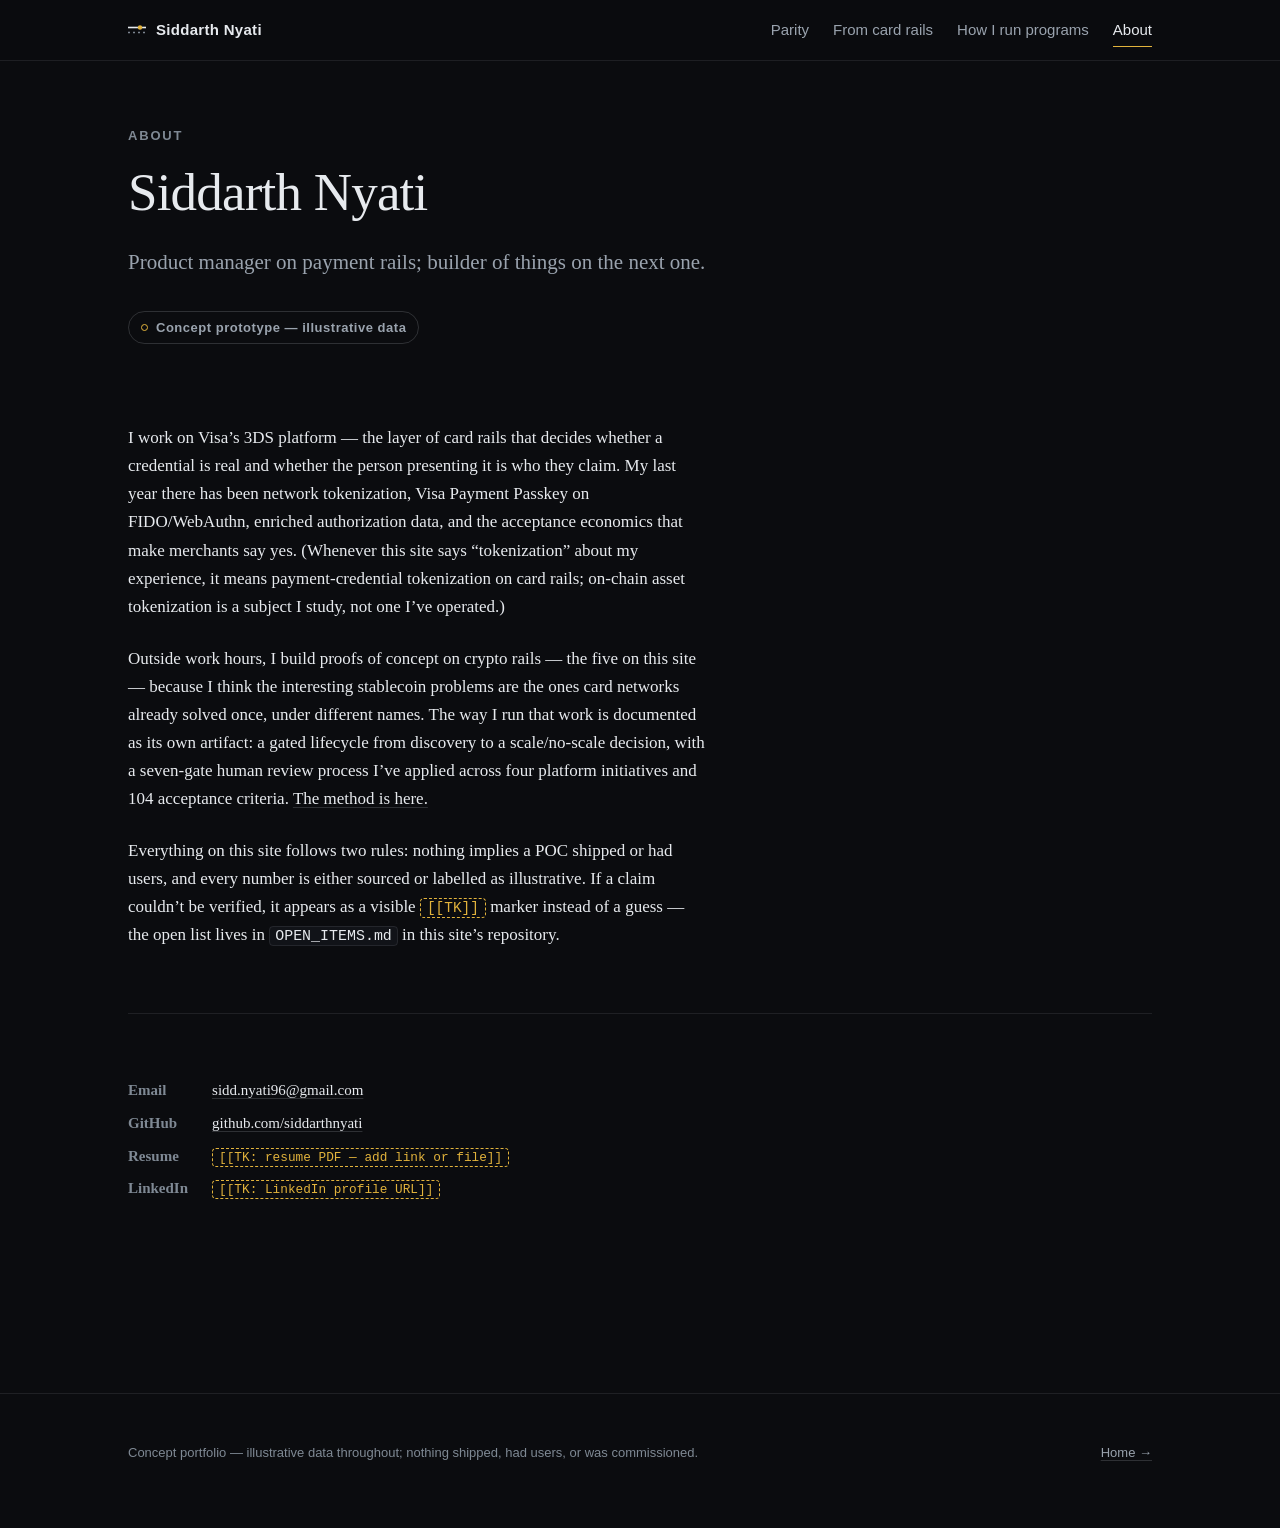
==== about/index.html @ f907070a "All routes, case studies, audits: OPEN_ITEMS, OG image, Lighthouse 100/100 fixes Co-Authored-By: Cla" ====
<!DOCTYPE html>
<html lang="en">
<head>
<meta charset="utf-8">
<meta name="viewport" content="width=device-width, initial-scale=1">
<title>About — Siddarth Nyati</title>
<meta name="description" content="Product manager on Visa's 3DS platform; builder of five stablecoin proofs-of-concept. Contact and background.">
<meta property="og:title" content="About — Siddarth Nyati">
<meta property="og:description" content="Card-rails product manager, stablecoin builder.">
<meta property="og:type" content="profile">
<meta property="og:image" content="../assets/og.png">
<link rel="icon" type="image/svg+xml" href="../assets/favicon.svg">
<link rel="stylesheet" href="../assets/site.css">
</head>
<body>
<a class="skip-link" href="#main">Skip to content</a>

<header class="site-header">
  <div class="container bar">
    <a class="wordmark" href="../" aria-label="Siddarth Nyati — home">
      <svg class="tick" viewBox="0 0 18 10" aria-hidden="true"><line x1="0" y1="2.5" x2="18" y2="2.5" stroke="#e7eaee" stroke-width="1.6"/><line x1="0" y1="7.5" x2="18" y2="7.5" stroke="#7d8590" stroke-width="1.6" stroke-dasharray="2 3"/><circle cx="12" cy="2.5" r="2.2" fill="#e2b33c"/></svg>
      Siddarth Nyati
    </a>
    <nav class="site-nav" aria-label="Site">
      <a href="../work/stablecoin-settle/">Parity</a>
      <a href="../from-card-rails/">From card rails</a>
      <a href="../how-i-run-programs/">How I run programs</a>
      <a href="../about/">About</a>
    </nav>
  </div>
</header>

<main id="main">
  <div class="container">

    <header class="case-header">
      <p class="eyebrow">About</p>
      <h1>Siddarth Nyati</h1>
      <p class="lede">Product manager on payment rails; builder of things on the next one.</p>
      <p class="page-badge"><span class="demo-badge">Concept prototype &mdash; illustrative data</span></p>
    </header>

    <section class="section" style="padding-top: var(--s4);">
      <p>I work on Visa&rsquo;s 3DS platform &mdash; the layer of card rails that decides whether a credential is real and whether the person presenting it is who they claim. My last year there has been network tokenization, Visa Payment Passkey on FIDO/WebAuthn, enriched authorization data, and the acceptance economics that make merchants say yes. (Whenever this site says &ldquo;tokenization&rdquo; about my experience, it means payment-credential tokenization on card rails; on-chain asset tokenization is a subject I study, not one I&rsquo;ve operated.)</p>
      <p>Outside work hours, I build proofs of concept on crypto rails &mdash; the five on this site &mdash; because I think the interesting stablecoin problems are the ones card networks already solved once, under different names. The way I run that work is documented as its own artifact: a gated lifecycle from discovery to a scale/no-scale decision, with a seven-gate human review process I&rsquo;ve applied across four platform initiatives and 104 acceptance criteria. <a href="../how-i-run-programs/">The method is here.</a></p>
      <p>Everything on this site follows two rules: nothing implies a POC shipped or had users, and every number is either sourced or labelled as illustrative. If a claim couldn&rsquo;t be verified, it appears as a visible <span class="tk">[[TK]]</span> marker instead of a guess &mdash; the open list lives in <code>OPEN_ITEMS.md</code> in this site&rsquo;s repository.</p>

      <hr>

      <dl class="kv" style="font-size: var(--fs-1);">
        <dt>Email</dt><dd><a href="mailto:sidd.nyati96@gmail.com">sidd.nyati96@gmail.com</a></dd>
        <dt>GitHub</dt><dd><a href="https://github.com/siddarthnyati" target="_blank" rel="noopener">github.com/siddarthnyati</a></dd>
        <dt>Resume</dt><dd><span class="tk">[[TK: resume PDF &mdash; add link or file]]</span></dd>
        <dt>LinkedIn</dt><dd><span class="tk">[[TK: LinkedIn profile URL]]</span></dd>
      </dl>
    </section>

  </div>
</main>

<footer class="site-footer">
  <div class="container inner">
    <p>Concept portfolio &mdash; illustrative data throughout; nothing shipped, had users, or was commissioned.</p>
    <p><a href="../">Home &rarr;</a></p>
  </div>
</footer>

<script src="../assets/site.js" defer></script>
</body>
</html>
---- assets/site.css ----
/* ---------------------------------------------------------------------------
   Siddarth Nyati — Crypto & Stablecoin portfolio
   Design tokens + shared components. No build step; this file is the system.
   ------------------------------------------------------------------------ */

:root {
  /* color */
  --bg: #0b0c0f;
  --bg-raised: #111318;
  --bg-inset: #0e1013;
  --border: rgba(231, 234, 238, 0.09);
  --border-strong: rgba(231, 234, 238, 0.16);
  --text: #e7eaee;
  --text-dim: #9aa3ae;
  --text-faint: #7f8994;
  --accent: #e2b33c;          /* amber — reserved for the three questions & key signals */
  --accent-ink: #0b0c0f;
  --accent-soft: rgba(226, 179, 60, 0.12);
  --hollow: #7d8590;          /* open-question gray */

  /* type */
  --serif: "Charter", "Iowan Old Style", "Palatino", Georgia, Cambria, serif;
  --sans: -apple-system, BlinkMacSystemFont, "Segoe UI", Roboto, "Helvetica Neue", Arial, sans-serif;
  --mono: ui-monospace, "SF Mono", SFMono-Regular, Menlo, Consolas, "Liberation Mono", monospace;

  /* modular scale (1.25) on a 17px base */
  --fs-0: 0.8125rem;   /* 13 — meta, labels */
  --fs-1: 0.9375rem;   /* 15 — ui, captions */
  --fs-2: 1.0625rem;   /* 17 — body */
  --fs-3: 1.3125rem;   /* 21 — lede, h4 */
  --fs-4: 1.6875rem;   /* 27 — h3 */
  --fs-5: 2.125rem;    /* 34 — h2 */
  --fs-6: 2.625rem;    /* 42 — h1 */
  --fs-7: 3.3125rem;   /* 53 — hero */

  /* 8px rhythm */
  --s1: 8px;  --s2: 16px; --s3: 24px; --s4: 32px;
  --s5: 48px; --s6: 64px; --s7: 96px; --s8: 128px;

  --prose: 68ch;
  --wide: 1120px;
  --radius: 4px;
}

/* ---- base ------------------------------------------------------------- */

*, *::before, *::after { box-sizing: border-box; }

html { scroll-behavior: smooth; }
@media (prefers-reduced-motion: reduce) { html { scroll-behavior: auto; } }

body {
  margin: 0;
  background: var(--bg);
  color: var(--text);
  font-family: var(--serif);
  font-size: var(--fs-2);
  line-height: 1.65;
  -webkit-font-smoothing: antialiased;
  text-rendering: optimizeLegibility;
}

h1, h2, h3, h4 {
  font-family: var(--serif);
  font-weight: 400;
  line-height: 1.15;
  letter-spacing: -0.015em;
  margin: 0 0 var(--s3);
  text-wrap: balance;
}
h1 { font-size: clamp(var(--fs-6), 5.5vw, var(--fs-7)); }
h2 { font-size: clamp(var(--fs-4), 3.5vw, var(--fs-5)); }
h3 { font-size: var(--fs-4); }
h4 { font-size: var(--fs-3); }

p, ul, ol { margin: 0 0 var(--s3); max-width: var(--prose); }
li { margin-bottom: var(--s1); }
strong { font-weight: 600; }
em { font-style: italic; }

a { color: var(--text); text-decoration: underline; text-decoration-color: var(--border-strong); text-underline-offset: 3px; transition: text-decoration-color 140ms ease; }
a:hover { text-decoration-color: var(--accent); }

:focus-visible {
  outline: 2px solid var(--accent);
  outline-offset: 3px;
  border-radius: 2px;
}

::selection { background: var(--accent-soft); }

hr { border: 0; border-top: 1px solid var(--border); margin: var(--s6) 0; }

code { font-family: var(--mono); font-size: 0.88em; background: var(--bg-raised); border: 1px solid var(--border); border-radius: var(--radius); padding: 1px 5px; }

/* ---- layout ------------------------------------------------------------ */

.container { max-width: var(--wide); margin: 0 auto; padding: 0 var(--s3); }
@media (min-width: 720px) { .container { padding: 0 var(--s5); } }

.section { padding: var(--s7) 0; }
.section + .section { border-top: 1px solid var(--border); }

/* eyebrow — small caps label above sections */
.eyebrow {
  font-family: var(--sans);
  font-size: var(--fs-0);
  font-weight: 600;
  letter-spacing: 0.14em;
  text-transform: uppercase;
  color: var(--text-faint);
  margin: 0 0 var(--s2);
}
.eyebrow .num { color: var(--accent); font-variant-numeric: tabular-nums; }

.lede { font-size: var(--fs-3); line-height: 1.5; color: var(--text-dim); max-width: var(--prose); }

/* skip link */
.skip-link {
  position: absolute; left: -9999px; top: 0; z-index: 100;
  font-family: var(--sans); font-size: var(--fs-1); font-weight: 600;
  background: var(--text); color: var(--bg); padding: 10px 16px; border-radius: 0 0 var(--radius) var(--radius);
  text-decoration: none;
}
.skip-link:focus { left: var(--s3); }

/* ---- header / nav ------------------------------------------------------ */

.site-header {
  border-bottom: 1px solid var(--border);
  background: color-mix(in srgb, var(--bg) 88%, transparent);
  backdrop-filter: blur(12px);
  position: sticky; top: 0; z-index: 50;
}
.site-header .bar {
  display: flex; align-items: center; justify-content: space-between;
  min-height: 60px; gap: var(--s3);
}
.wordmark {
  font-family: var(--sans); font-weight: 600; font-size: var(--fs-1);
  letter-spacing: 0.02em; text-decoration: none; white-space: nowrap;
  display: inline-flex; align-items: center; gap: 10px;
}
.wordmark .tick { width: 18px; height: 10px; flex: none; }
.site-nav { display: flex; gap: var(--s3); align-items: center; flex-wrap: wrap; }
.site-nav a {
  font-family: var(--sans); font-size: var(--fs-1); color: var(--text-dim);
  text-decoration: none; padding: 4px 0;
}
.site-nav a:hover, .site-nav a[aria-current="page"] { color: var(--text); }
.site-nav a[aria-current="page"] { box-shadow: 0 1px 0 0 var(--accent); }

@media (max-width: 640px) {
  .site-header .bar { flex-direction: column; align-items: flex-start; padding-top: var(--s2); padding-bottom: var(--s2); }
  .site-nav { gap: var(--s2) var(--s3); }
}

/* ---- honesty badge ----------------------------------------------------- */

.demo-badge {
  display: inline-flex; align-items: center; gap: 8px;
  font-family: var(--sans); font-size: var(--fs-0); font-weight: 600;
  letter-spacing: 0.04em; color: var(--text-dim);
  border: 1px solid var(--border-strong); border-radius: 999px;
  padding: 5px 12px; white-space: nowrap;
}
.demo-badge::before {
  content: ""; width: 7px; height: 7px; border-radius: 50%;
  border: 1.5px solid var(--accent); flex: none;
}

/* page-level persistent badge (top of every screen) */
.page-badge { margin: var(--s4) 0 0; }

/* ---- buttons ----------------------------------------------------------- */

.btn {
  display: inline-flex; align-items: center; gap: 8px;
  font-family: var(--sans); font-size: var(--fs-1); font-weight: 600;
  padding: 10px 18px; border-radius: var(--radius);
  border: 1px solid var(--border-strong);
  color: var(--text); background: transparent;
  text-decoration: none; cursor: pointer;
  transition: border-color 140ms ease, background 140ms ease;
}
.btn:hover { border-color: var(--text-faint); background: var(--bg-raised); }
.btn.primary { background: var(--text); color: var(--bg); border-color: var(--text); }
.btn.primary:hover { background: #fff; }

/* ---- POC cards --------------------------------------------------------- */

.card-grid { display: grid; gap: var(--s2); grid-template-columns: 1fr; }
@media (min-width: 720px) { .card-grid { grid-template-columns: 1fr 1fr; } }

.poc-card {
  display: block; text-decoration: none;
  border: 1px solid var(--border); border-radius: var(--radius);
  background: var(--bg-raised);
  padding: var(--s4);
  transition: border-color 140ms ease, transform 140ms ease;
}
.poc-card:hover { border-color: var(--border-strong); transform: translateY(-1px); }
.poc-card .kicker {
  font-family: var(--sans); font-size: var(--fs-0); font-weight: 600;
  letter-spacing: 0.12em; text-transform: uppercase; color: var(--text-faint);
  display: flex; justify-content: space-between; gap: var(--s2);
  margin-bottom: var(--s2);
}
.poc-card h3 { font-size: var(--fs-3); margin-bottom: var(--s1); }
.poc-card p { font-size: var(--fs-1); color: var(--text-dim); margin: 0; }
.poc-card .go { font-family: var(--sans); font-size: var(--fs-1); color: var(--text-dim); margin-top: var(--s3); display: block; }
.poc-card:hover .go { color: var(--text); }
.poc-card.featured { border-color: var(--border-strong); position: relative; grid-column: 1 / -1; }
.poc-card.featured::after {
  content: "Interactive"; position: absolute; top: var(--s2); right: var(--s2);
  font-family: var(--sans); font-size: 11px; font-weight: 600; letter-spacing: 0.08em;
  text-transform: uppercase; color: var(--accent);
}

/* ---- case-study skeleton ---------------------------------------------- */

.case-header { padding: var(--s6) 0 var(--s5); }
.case-header .meta {
  display: flex; flex-wrap: wrap; gap: var(--s2) var(--s4);
  font-family: var(--sans); font-size: var(--fs-1); color: var(--text-dim);
  margin-top: var(--s3);
}
.case-header .meta dt { font-weight: 600; color: var(--text-faint); font-size: var(--fs-0); letter-spacing: 0.08em; text-transform: uppercase; margin-bottom: 2px; }
.case-header .meta dd { margin: 0; }

.wrong-block {
  border: 1px solid var(--border-strong);
  border-left: 3px solid var(--accent);
  border-radius: var(--radius);
  background: var(--bg-raised);
  padding: var(--s4);
  max-width: var(--prose);
}
.wrong-block h3, .wrong-block h4 { margin-bottom: var(--s2); }
.wrong-block p:last-child, .wrong-block ul:last-child { margin-bottom: 0; }

/* metrics presented as a definition table, editorial not dashboard */
.metric-table { width: 100%; border-collapse: collapse; font-size: var(--fs-1); }
.metric-table th, .metric-table td { text-align: left; padding: var(--s2) var(--s2) var(--s2) 0; border-bottom: 1px solid var(--border); vertical-align: top; }
.metric-table th { font-family: var(--sans); font-size: var(--fs-0); font-weight: 600; letter-spacing: 0.08em; text-transform: uppercase; color: var(--text-faint); }
.metric-table td:first-child { font-family: var(--sans); font-weight: 600; white-space: nowrap; }
.metric-table td { color: var(--text-dim); }
.metric-table .north td { color: var(--text); }
.metric-table .north td:first-child::after { content: " ★"; color: var(--accent); }

/* ---- artifact frame (prototype screens) -------------------------------- */

.artifact {
  border: 1px solid var(--border-strong);
  border-radius: 6px;
  background: var(--bg-inset);
  overflow: hidden;
  margin: var(--s4) 0;
}
.artifact .chrome {
  display: flex; align-items: center; justify-content: space-between; gap: var(--s2);
  padding: 10px var(--s2);
  border-bottom: 1px solid var(--border);
  font-family: var(--sans); font-size: var(--fs-0); color: var(--text-faint);
}
.artifact .chrome .dots { display: flex; gap: 5px; }
.artifact .chrome .dots i { width: 8px; height: 8px; border-radius: 50%; background: var(--border-strong); }
.artifact .body { padding: var(--s4); }
.artifact figcaption { padding: var(--s2) var(--s3); border-top: 1px solid var(--border); font-family: var(--sans); font-size: var(--fs-1); color: var(--text-dim); }

/* numbered callouts */
.callouts { counter-reset: co; list-style: none; padding: 0; margin: var(--s3) 0 0; max-width: var(--prose); }
.callouts li { counter-increment: co; position: relative; padding-left: 40px; margin-bottom: var(--s2); font-size: var(--fs-1); color: var(--text-dim); }
.callouts li::before {
  content: counter(co);
  position: absolute; left: 0; top: 1px;
  width: 24px; height: 24px; border-radius: 50%;
  border: 1px solid var(--accent); color: var(--accent);
  font-family: var(--sans); font-size: 12px; font-weight: 600;
  display: flex; align-items: center; justify-content: center;
}
.callouts li strong { color: var(--text); }
.co-ref {
  display: inline-flex; width: 20px; height: 20px; border-radius: 50%;
  border: 1px solid var(--accent); color: var(--accent);
  font-family: var(--sans); font-size: 11px; font-weight: 600;
  align-items: center; justify-content: center; vertical-align: 2px;
}

/* ---- rails diagram ------------------------------------------------------ */

.rails { margin: var(--s5) 0; overflow-x: auto; -webkit-overflow-scrolling: touch; }
.rails svg { width: 100%; height: auto; display: block; min-width: 780px; }
.rails .lane-label { font-family: var(--sans); font-size: 12px; font-weight: 600; letter-spacing: 0.12em; text-transform: uppercase; fill: var(--text-faint); }
.rails .node rect { fill: var(--bg-raised); stroke: var(--border-strong); rx: 4; }
.rails .node text { font-family: var(--sans); font-size: 13px; fill: var(--text); }
.rails .node .sub { font-size: 11px; fill: var(--text-dim); }
.rails .flow { stroke: var(--text-faint); stroke-width: 1.2; fill: none; }
.rails .flow.dashed { stroke-dasharray: 4 5; }
.rails .q-dot { fill: var(--accent); }
.rails .q-dot.hollow { fill: none; stroke: var(--hollow); stroke-width: 1.6; }
.rails .q-dot.half { fill: none; stroke: var(--accent); stroke-width: 1.6; }
.rails .q-label { font-family: var(--sans); font-size: 11.5px; fill: var(--text-dim); }
.rails .q-label.on { fill: var(--accent); }
.rails .q-title { font-family: var(--sans); font-size: 12px; font-weight: 600; fill: var(--text); }
.rails-legend {
  display: flex; flex-wrap: wrap; gap: var(--s2) var(--s4);
  font-family: var(--sans); font-size: var(--fs-0); color: var(--text-dim);
  margin-top: var(--s2);
}
.rails-legend span { display: inline-flex; align-items: center; gap: 8px; }
.rails-legend i { width: 9px; height: 9px; border-radius: 50%; flex: none; }
.rails-legend .full i { background: var(--accent); }
.rails-legend .half i { border: 1.5px solid var(--accent); }
.rails-legend .open i { border: 1.5px solid var(--hollow); }

/* mini rails strip for case-study headers */
.rails-mini { margin: var(--s3) 0 0; max-width: 560px; }
.rails-mini svg { width: 100%; height: auto; display: block; }

/* ---- TK marker ---------------------------------------------------------- */

.tk {
  font-family: var(--mono); font-size: 0.85em;
  color: var(--accent);
  border: 1px dashed var(--accent);
  border-radius: var(--radius);
  padding: 1px 6px;
  white-space: nowrap;
}

/* ---- interactive console (Parity) --------------------------------------- */

.console {
  border: 1px solid var(--border-strong); border-radius: 6px;
  background: var(--bg-inset); overflow: hidden; margin: var(--s4) 0;
  font-family: var(--sans);
}
.console .console-head {
  display: flex; align-items: center; justify-content: space-between; gap: var(--s2);
  padding: var(--s2) var(--s3); border-bottom: 1px solid var(--border);
}
.console .console-head h3, .console .console-head strong { font-family: var(--sans); font-size: var(--fs-1); font-weight: 600; margin: 0; }
.console .console-body { padding: var(--s3); }
@media (min-width: 720px) { .console .console-body { padding: var(--s4); } }

.field { margin-bottom: var(--s3); }
.field label { display: block; font-size: var(--fs-0); font-weight: 600; letter-spacing: 0.06em; text-transform: uppercase; color: var(--text-faint); margin-bottom: var(--s1); }
.field input[type="range"] { width: 100%; accent-color: var(--accent); }
.field .value { font-family: var(--mono); font-size: var(--fs-2); color: var(--text); }

.seg {
  display: inline-flex; border: 1px solid var(--border-strong); border-radius: var(--radius); overflow: hidden;
}
.seg button {
  font-family: var(--sans); font-size: var(--fs-1); font-weight: 600;
  background: transparent; color: var(--text-dim); border: 0; padding: 8px 16px; cursor: pointer;
}
.seg button + button { border-left: 1px solid var(--border-strong); }
.seg button[aria-pressed="true"] { background: var(--text); color: var(--bg); }
.seg button:focus-visible { outline-offset: -2px; }

.stat { border-top: 1px solid var(--border); padding-top: var(--s2); }
.stat .n { font-family: var(--mono); font-size: var(--fs-4); line-height: 1.2; display: block; font-variant-numeric: tabular-nums; }
.stat .l { font-size: var(--fs-0); color: var(--text-faint); font-weight: 600; letter-spacing: 0.06em; text-transform: uppercase; }
.stat .d { font-size: var(--fs-0); color: var(--text-dim); display: block; margin-top: 4px; }

.cost-bars { display: grid; gap: var(--s2); }
.cost-row { display: grid; grid-template-columns: 130px 1fr 90px; gap: var(--s2); align-items: center; font-size: var(--fs-1); }
.cost-row .name { font-weight: 600; }
.cost-row .track { height: 10px; background: var(--bg-raised); border: 1px solid var(--border); border-radius: 2px; overflow: hidden; }
.cost-row .fill { height: 100%; background: var(--text-faint); transition: width 300ms ease; }
.cost-row.benchmark .fill { background: var(--hollow); }
.cost-row.best .fill { background: var(--accent); }
.cost-row .amt { font-family: var(--mono); text-align: right; font-variant-numeric: tabular-nums; }
.cost-row .amt small { display: block; color: var(--text-faint); font-family: var(--sans); }
@media (max-width: 560px) { .cost-row { grid-template-columns: 90px 1fr 80px; } }

.note { font-family: var(--sans); font-size: var(--fs-0); color: var(--text-faint); max-width: var(--prose); }

/* step visual (redemption path) */
.steps { list-style: none; margin: 0; padding: 0; counter-reset: st; }
.steps li { counter-increment: st; display: grid; grid-template-columns: 32px 1fr; gap: var(--s2); padding: var(--s2) 0; border-bottom: 1px solid var(--border); font-size: var(--fs-1); }
.steps li:last-child { border-bottom: 0; }
.steps li::before {
  content: counter(st);
  width: 26px; height: 26px; border-radius: 50%;
  border: 1px solid var(--border-strong); color: var(--text-dim);
  font-family: var(--sans); font-size: 12px; font-weight: 600;
  display: flex; align-items: center; justify-content: center; margin-top: 2px;
}
.steps li.active::before { border-color: var(--accent); color: var(--accent); }
.steps .who { font-weight: 600; }
.steps .what { color: var(--text-dim); }

/* choice cards (custody) */
.choice-grid { display: grid; gap: var(--s2); grid-template-columns: 1fr; }
@media (min-width: 720px) { .choice-grid { grid-template-columns: 1fr 1fr; } }
.choice {
  border: 1px solid var(--border); border-radius: var(--radius);
  background: var(--bg-raised); padding: var(--s3);
  cursor: pointer; text-align: left; color: var(--text); font-family: var(--sans);
  transition: border-color 140ms ease;
}
.choice:hover { border-color: var(--border-strong); }
.choice[aria-pressed="true"] { border-color: var(--accent); }
.choice h3, .choice h4 { font-family: var(--sans); font-size: var(--fs-2); font-weight: 600; margin-bottom: var(--s1); }
.choice p { font-size: var(--fs-1); color: var(--text-dim); margin: 0; }

.kv { display: grid; grid-template-columns: max-content 1fr; gap: var(--s1) var(--s3); font-size: var(--fs-1); margin: 0; }
.kv dt { font-weight: 600; color: var(--text-faint); }
.kv dd { margin: 0; color: var(--text-dim); }

/* ---- reveal ------------------------------------------------------------- */

.reveal { opacity: 0; transform: translateY(12px); transition: opacity 500ms ease, transform 500ms ease; }
.reveal.in { opacity: 1; transform: none; }
@media (prefers-reduced-motion: reduce) {
  .reveal { opacity: 1; transform: none; transition: none; }
  .cost-row .fill { transition: none; }
}

/* ---- footer ------------------------------------------------------------- */

.site-footer { border-top: 1px solid var(--border); padding: var(--s5) 0 var(--s6); margin-top: var(--s7); }
.site-footer .inner { display: flex; flex-wrap: wrap; gap: var(--s3) var(--s5); justify-content: space-between; align-items: baseline; }
.site-footer p { font-family: var(--sans); font-size: var(--fs-0); color: var(--text-faint); margin: 0; max-width: none; }
.site-footer a { color: var(--text-dim); }

/* ---- 404 ---------------------------------------------------------------- */

.err { min-height: 60vh; display: flex; align-items: center; }
.err .code { font-family: var(--mono); color: var(--accent); font-size: var(--fs-1); letter-spacing: 0.1em; }

/* ---- print-ish niceties -------------------------------------------------- */

figure { margin: 0; }
img, svg { max-width: 100%; height: auto; }
.overflow-x { overflow-x: auto; }
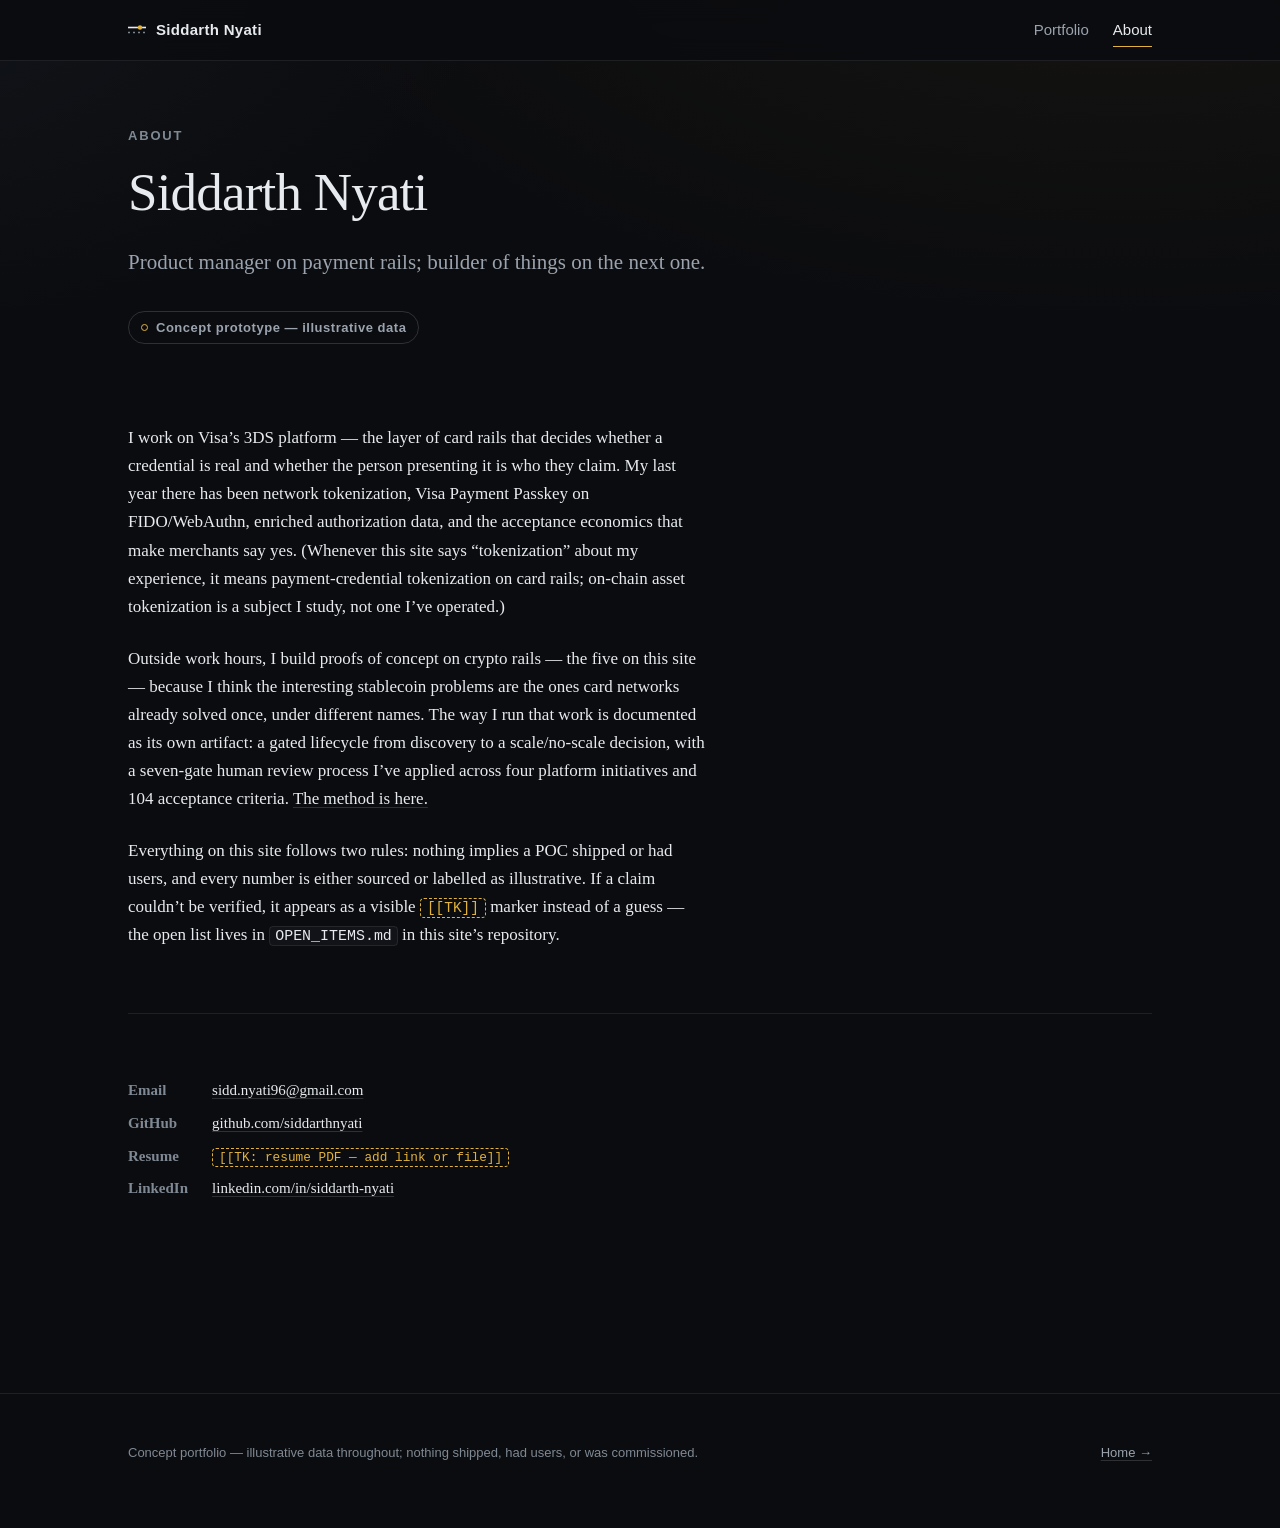
==== commit 6c323b1c: "v5: hero landing with journey timeline, story-first Parity deck, slideshows, retro page Home: 'produ" ====
--- a/about/index.html
+++ b/about/index.html
@@ -22,9 +22,7 @@
       Siddarth Nyati
     </a>
     <nav class="site-nav" aria-label="Site">
-      <a href="../work/stablecoin-settle/">Parity</a>
-      <a href="../from-card-rails/">From card rails</a>
-      <a href="../how-i-run-programs/">How I run programs</a>
+      <a href="../#work">Portfolio</a>
       <a href="../about/">About</a>
     </nav>
   </div>
@@ -51,7 +49,7 @@
         <dt>Email</dt><dd><a href="mailto:sidd.nyati96@gmail.com">sidd.nyati96@gmail.com</a></dd>
         <dt>GitHub</dt><dd><a href="https://github.com/siddarthnyati" target="_blank" rel="noopener">github.com/siddarthnyati</a></dd>
         <dt>Resume</dt><dd><span class="tk">[[TK: resume PDF &mdash; add link or file]]</span></dd>
-        <dt>LinkedIn</dt><dd><span class="tk">[[TK: LinkedIn profile URL]]</span></dd>
+        <dt>LinkedIn</dt><dd><a href="https://www.linkedin.com/in/siddarth-nyati/" target="_blank" rel="noopener">linkedin.com/in/siddarth-nyati</a></dd>
       </dl>
     </section>
 
--- a/assets/site.css
+++ b/assets/site.css
@@ -51,7 +51,11 @@
 
 body {
   margin: 0;
-  background: var(--bg);
+  background:
+    radial-gradient(90rem 44rem at 88% -12%, rgba(226, 179, 60, 0.055), transparent 62%),
+    radial-gradient(70rem 40rem at -12% -4%, rgba(96, 118, 148, 0.09), transparent 58%),
+    var(--bg);
+  background-attachment: fixed;
   color: var(--text);
   font-family: var(--serif);
   font-size: var(--fs-2);
@@ -186,6 +190,289 @@
 .btn:hover { border-color: var(--text-faint); background: var(--bg-raised); }
 .btn.primary { background: var(--text); color: var(--bg); border-color: var(--text); }
 .btn.primary:hover { background: #fff; }
+
+/* ---- visual tiles (homepage v3) ----------------------------------------- */
+
+.vgrid { display: grid; gap: var(--s2); grid-template-columns: repeat(2, 1fr); }
+@media (max-width: 760px) { .vgrid { grid-template-columns: 1fr; } }
+
+.vtile {
+  display: flex; flex-direction: column;
+  border: 1px solid var(--border); border-radius: 8px;
+  background: linear-gradient(180deg, #151820 0%, #0f1115 100%);
+  overflow: hidden;
+  text-decoration: none;
+  box-shadow: 0 1px 0 rgba(231,234,238,0.04) inset, 0 10px 30px rgba(0,0,0,0.35);
+  transition: border-color 160ms ease, transform 160ms ease, box-shadow 160ms ease;
+}
+a.vtile:hover {
+  border-color: rgba(226,179,60,0.35); transform: translateY(-3px);
+  box-shadow: 0 1px 0 rgba(231,234,238,0.06) inset, 0 18px 44px rgba(0,0,0,0.5);
+}
+.vtile .thumb { position: relative; aspect-ratio: 8 / 5; background: var(--bg-inset); border-bottom: 1px solid var(--border); overflow: hidden; }
+.vtile .thumb img { width: 100%; height: 100%; object-fit: cover; object-position: top; display: block; transition: transform 400ms ease; }
+a.vtile:hover .thumb img { transform: scale(1.03); }
+@media (prefers-reduced-motion: reduce) { .vtile .thumb img { transition: none; } a.vtile:hover .thumb img { transform: none; } }
+.vtile .thumb .flag {
+  position: absolute; top: 10px; left: 10px; z-index: 2;
+  font-family: var(--sans); font-size: 11px; font-weight: 600; letter-spacing: 0.08em;
+  text-transform: uppercase; color: var(--text-dim);
+  background: color-mix(in srgb, var(--bg) 78%, transparent);
+  border: 1px solid var(--border-strong); border-radius: 999px; padding: 3px 10px;
+  backdrop-filter: blur(6px);
+}
+.vtile .thumb .flag.hot { color: var(--accent); }
+.vtile .meta-row {
+  display: flex; align-items: baseline; justify-content: space-between; gap: var(--s2);
+  padding: var(--s2) var(--s3) var(--s3);
+}
+.vtile .meta-row h2 { font-size: var(--fs-3); margin: 0; }
+.vtile .meta-row .sub { font-family: var(--sans); font-size: var(--fs-0); color: var(--text-faint); white-space: nowrap; }
+.vtile .oneline { font-family: var(--serif); font-size: var(--fs-1); color: var(--text-dim); margin: 0; padding: 0 var(--s3) var(--s3); }
+
+/* interactive rails thumb (tile 1) */
+.rails-play { cursor: crosshair; }
+.rails-play svg { width: 100%; height: 100%; display: block; }
+.rails-play .torch {
+  position: absolute; inset: 0; pointer-events: none; opacity: 0; transition: opacity 200ms ease;
+  background: radial-gradient(140px circle at var(--tx, 50%) var(--ty, 50%), rgba(226,179,60,0.14), transparent 70%);
+}
+.rails-play:hover .torch { opacity: 1; }
+.rails-play .qa { opacity: 0.35; transition: opacity 180ms ease; }
+.rails-play .qa.lit { opacity: 1; }
+.rails-play .dotc { transition: r 150ms ease; }
+
+/* five-across tile row */
+.vgrid.five { grid-template-columns: repeat(5, 1fr); }
+@media (max-width: 1080px) { .vgrid.five { grid-template-columns: repeat(3, 1fr); } }
+@media (max-width: 720px) { .vgrid.five { grid-template-columns: repeat(2, 1fr); } }
+@media (max-width: 460px) { .vgrid.five { grid-template-columns: 1fr; } }
+.vgrid.five .vtile .meta-row { padding: var(--s2) var(--s2) 4px; }
+.vgrid.five .vtile .meta-row h2 { font-size: var(--fs-2); }
+.vgrid.five .vtile .oneline { font-size: var(--fs-0); font-family: var(--sans); color: var(--text-faint); padding: 0 var(--s2) var(--s2); }
+.vgrid.five .vtile .thumb { aspect-ratio: 4 / 3; }
+.vgrid.five .vtile .thumb .flag { top: 8px; left: 8px; padding: 2px 8px; font-size: 10px; }
+
+/* capability arc (who am I / why legit) */
+.arc { display: grid; gap: var(--s2); grid-template-columns: repeat(3, 1fr); margin: var(--s4) 0 0; }
+@media (max-width: 760px) { .arc { grid-template-columns: 1fr; } }
+.arc .step {
+  position: relative;
+  border: 1px solid var(--border); border-radius: 8px;
+  background: linear-gradient(180deg, #14161c 0%, #0f1114 100%);
+  padding: var(--s2) var(--s3);
+  box-shadow: 0 1px 0 rgba(231,234,238,0.04) inset;
+}
+.arc .step .dom { font-family: var(--sans); font-size: 11px; font-weight: 600; letter-spacing: 0.14em; text-transform: uppercase; color: var(--accent); margin: 0 0 2px; }
+.arc .step .org { font-family: var(--sans); font-size: var(--fs-1); font-weight: 600; margin: 0; }
+.arc .step .win { font-family: var(--sans); font-size: var(--fs-0); color: var(--text-dim); margin: 2px 0 0; }
+.arc .step::after {
+  content: "→"; position: absolute; right: -15px; top: 50%; transform: translateY(-50%);
+  color: var(--text-faint); font-family: var(--sans); z-index: 2;
+}
+.arc .step:last-child::after { content: none; }
+@media (max-width: 760px) { .arc .step::after { content: none; } }
+
+/* case-study compact layouts */
+.row3 { display: grid; gap: var(--s4); grid-template-columns: repeat(3, 1fr); }
+@media (max-width: 860px) { .row3 { grid-template-columns: 1fr; gap: var(--s3); } }
+.row3 p { font-size: var(--fs-1); color: var(--text-dim); margin: 0; max-width: none; }
+
+.shot-hero {
+  position: relative; border: 1px solid var(--border-strong); border-radius: 8px;
+  overflow: hidden; margin: var(--s4) 0;
+  box-shadow: 0 18px 50px rgba(0,0,0,0.45);
+}
+.shot-hero img { width: 100%; display: block; }
+.shot-hero .cta-row {
+  position: absolute; left: 0; right: 0; bottom: 0;
+  display: flex; align-items: center; justify-content: space-between; gap: var(--s2);
+  padding: var(--s3);
+  background: linear-gradient(180deg, transparent, rgba(8, 9, 11, 0.88) 55%);
+}
+.shot-hero .cta-row .demo-badge { background: rgba(11,12,15,0.7); backdrop-filter: blur(6px); }
+
+.northstar {
+  border: 1px solid var(--border); border-left: 3px solid var(--accent); border-radius: var(--radius);
+  background: linear-gradient(180deg, #14161c 0%, #0f1114 100%);
+  padding: var(--s3) var(--s4); margin: var(--s4) 0 0;
+}
+.northstar .ns-big { font-family: var(--serif); font-size: var(--fs-3); margin: 0; }
+.northstar .ns-why { font-family: var(--sans); font-size: var(--fs-1); color: var(--text-dim); margin: var(--s1) 0 var(--s2); max-width: none; }
+.northstar .chips { margin: 0; }
+
+/* gap → feature map (DeFiLend) */
+.gapmap { display: flex; flex-direction: column; gap: var(--s1); margin: var(--s4) 0 0; }
+.gapmap .g-row {
+  display: grid; grid-template-columns: 150px 24px 220px 1fr; gap: var(--s2); align-items: center;
+  border: 1px solid var(--border); border-radius: var(--radius);
+  background: linear-gradient(180deg, #14161c 0%, #0f1114 100%);
+  padding: 10px var(--s3);
+  font-family: var(--sans); font-size: var(--fs-1);
+}
+@media (max-width: 760px) { .gapmap .g-row { grid-template-columns: 1fr; gap: 4px; } .gapmap .g-row .g-arrow { display: none; } }
+.gapmap .g-gap { font-size: var(--fs-0); font-weight: 600; letter-spacing: 0.08em; text-transform: uppercase; color: var(--accent); }
+.gapmap .g-arrow { color: var(--text-faint); text-align: center; }
+.gapmap .g-feat { font-weight: 600; }
+.gapmap .g-why { color: var(--text-faint); font-size: var(--fs-0); }
+
+/* secondary strip */
+.substrip { display: grid; gap: var(--s2); grid-template-columns: repeat(3, 1fr); margin-top: var(--s2); }
+@media (max-width: 760px) { .substrip { grid-template-columns: 1fr; } }
+.subcard {
+  display: flex; flex-direction: column; gap: var(--s2);
+  border: 1px solid var(--border); border-radius: 6px; background: var(--bg-raised);
+  padding: var(--s3); text-decoration: none; justify-content: space-between;
+  transition: border-color 140ms ease, transform 140ms ease;
+}
+a.subcard:hover { border-color: var(--border-strong); transform: translateY(-1px); }
+.subcard h2 { font-size: var(--fs-2); font-family: var(--sans); font-weight: 600; margin: 0; }
+.subcard .k { font-family: var(--sans); font-size: 11px; font-weight: 600; letter-spacing: 0.1em; text-transform: uppercase; color: var(--text-faint); margin: 0; }
+.subcard img { border-radius: 3px; border: 1px solid var(--border); }
+
+/* ---- v5: journey timeline ---------------------------------------------- */
+
+.tl-wrap { margin-top: var(--s5); }
+.tl { display: flex; gap: 0; overflow-x: auto; padding: var(--s2) 0 var(--s3); position: relative; scrollbar-width: none; }
+.tl::-webkit-scrollbar { display: none; }
+.tl button {
+  flex: 1 0 auto; min-width: 128px;
+  background: none; border: 0; cursor: pointer; text-align: left;
+  font-family: var(--sans); color: var(--text-dim);
+  padding: 0 var(--s2) 0 0; position: relative;
+}
+.tl button .yr { display: block; font-family: var(--mono); font-size: var(--fs-0); color: var(--text-faint); }
+.tl button .lb { display: block; font-size: var(--fs-1); font-weight: 600; margin-top: 2px; }
+.tl button .nd {
+  display: block; width: 11px; height: 11px; border-radius: 50%;
+  border: 2px solid var(--text-faint); background: var(--bg); margin: 10px 0 8px;
+  position: relative; z-index: 2; transition: border-color 140ms ease, background 140ms ease;
+}
+.tl button::after { /* connecting line */
+  content: ""; position: absolute; left: 5px; right: 0; top: calc(100% - 36px); height: 2px;
+  background: var(--border-strong); transform: translateY(-14px); z-index: 1;
+}
+.tl button:last-child::after { right: calc(100% - 12px); }
+.tl button:hover { color: var(--text); }
+.tl button[aria-selected="true"] { color: var(--text); }
+.tl button[aria-selected="true"] .nd { border-color: var(--accent); background: var(--accent); }
+.tl button[aria-selected="true"] .yr { color: var(--accent); }
+.tl-detail {
+  border: 1px solid var(--border); border-left: 3px solid var(--accent); border-radius: var(--radius);
+  background: linear-gradient(180deg, #14161c 0%, #0f1114 100%);
+  padding: var(--s3) var(--s4); min-height: 108px;
+}
+.tl-detail h2, .tl-detail h3 { font-family: var(--sans); font-size: var(--fs-2); font-weight: 600; margin: 0 0 var(--s1); letter-spacing: 0; }
+.tl-detail ul { margin: 0; padding-left: 18px; font-family: var(--sans); font-size: var(--fs-1); color: var(--text-dim); max-width: none; }
+.tl-detail ul li { margin-bottom: 4px; }
+.tl-detail p { font-family: var(--sans); font-size: var(--fs-1); color: var(--text-dim); margin: 0; max-width: none; }
+
+/* ---- v5: hero slideshow ------------------------------------------------- */
+
+.shot-hero.slides { aspect-ratio: 8 / 5; }
+.shot-hero.slides img { position: absolute; inset: 0; width: 100%; height: 100%; object-fit: cover; opacity: 0; transition: opacity 700ms ease; }
+.shot-hero.slides img.on { opacity: 1; }
+@media (prefers-reduced-motion: reduce) { .shot-hero.slides img { transition: none; } }
+.shot-hero .dots-nav {
+  position: absolute; top: var(--s2); right: var(--s2); display: flex; gap: 6px; z-index: 3;
+}
+.shot-hero .dots-nav i { width: 8px; height: 8px; border-radius: 50%; background: rgba(231,234,238,0.35); }
+.shot-hero .dots-nav i.on { background: var(--accent); }
+
+/* ---- v5: slide-deck console (Parity) ------------------------------------ */
+
+.deck { border: 1px solid var(--border-strong); border-radius: 8px; overflow: hidden; background: linear-gradient(180deg, #14161c 0%, #0f1114 100%); box-shadow: 0 14px 40px rgba(0,0,0,0.4); }
+.deck-tabs { display: flex; flex-wrap: wrap; border-bottom: 1px solid var(--border); }
+.deck-tabs button {
+  flex: 1 1 auto; background: none; border: 0; border-right: 1px solid var(--border);
+  font-family: var(--sans); font-size: var(--fs-0); font-weight: 600; letter-spacing: 0.04em;
+  color: var(--text-faint); padding: 12px 10px; cursor: pointer;
+}
+.deck-tabs button:last-child { border-right: 0; }
+.deck-tabs button:hover { color: var(--text); }
+.deck-tabs button[aria-selected="true"] { color: var(--accent); box-shadow: inset 0 -2px 0 var(--accent); }
+.deck-panel { padding: var(--s4); }
+.deck-panel[hidden] { display: none; }
+.deck-nav { display: flex; justify-content: space-between; align-items: center; border-top: 1px solid var(--border); padding: var(--s2) var(--s3); font-family: var(--sans); font-size: var(--fs-0); color: var(--text-faint); }
+
+/* breadcrumb */
+.crumb { font-family: var(--sans); font-size: var(--fs-1); margin: var(--s4) 0 0; }
+.crumb a { color: var(--text-dim); text-decoration: none; }
+.crumb a:hover { color: var(--text); }
+
+/* ---- bento tiles (homepage) -------------------------------------------- */
+
+.bento { display: grid; gap: var(--s2); grid-template-columns: repeat(4, 1fr); }
+@media (max-width: 980px) { .bento { grid-template-columns: repeat(2, 1fr); } }
+@media (max-width: 560px) { .bento { grid-template-columns: 1fr; } }
+
+.tile {
+  display: flex; flex-direction: column; gap: var(--s2);
+  border: 1px solid var(--border); border-radius: var(--radius);
+  background: var(--bg-raised); padding: var(--s3);
+  text-decoration: none; min-height: 200px;
+  transition: border-color 140ms ease, transform 140ms ease;
+}
+a.tile:hover { border-color: var(--border-strong); transform: translateY(-1px); }
+.tile .kicker {
+  font-family: var(--sans); font-size: 11px; font-weight: 600;
+  letter-spacing: 0.12em; text-transform: uppercase; color: var(--text-faint);
+  display: flex; justify-content: space-between; gap: var(--s2); margin: 0;
+}
+.tile .kicker .live { color: var(--accent); }
+.tile h2 { font-size: var(--fs-3); margin: 0; }
+.tile .line { font-family: var(--serif); font-size: var(--fs-1); color: var(--text-dim); margin: 0; }
+.tile .peek { margin-top: auto; font-family: var(--sans); font-size: var(--fs-0); color: var(--text-dim); }
+.tile .go { font-family: var(--sans); font-size: var(--fs-0); color: var(--text-faint); }
+a.tile:hover .go { color: var(--text); }
+.tile.span2 { grid-column: span 2; }
+@media (max-width: 560px) { .tile.span2 { grid-column: span 1; } }
+
+/* fit tile rows */
+.fitmap { display: flex; flex-direction: column; margin: 0; }
+.fitmap a {
+  display: grid; grid-template-columns: 1fr auto; gap: var(--s2); align-items: baseline;
+  padding: 5px 0; border-bottom: 1px solid var(--border);
+  font-family: var(--sans); font-size: var(--fs-0);
+  color: var(--text-dim); text-decoration: none;
+}
+.fitmap a:last-child { border-bottom: 0; }
+.fitmap a b { color: var(--text); font-weight: 600; }
+.fitmap a span:last-child { color: var(--text-faint); white-space: nowrap; }
+.fitmap a:hover span:last-child { color: var(--accent); }
+
+/* tile peek widgets */
+.chips { display: flex; flex-wrap: wrap; gap: 6px; }
+.chips i {
+  font-style: normal; font-family: var(--sans); font-size: 11px; font-weight: 600;
+  border: 1px solid var(--border-strong); border-radius: 999px; padding: 2px 9px;
+  color: var(--text-dim);
+}
+.chips i.hot { border-color: var(--accent); color: var(--accent); }
+.mini-bars { display: grid; gap: 6px; }
+.mini-bars .r { display: grid; grid-template-columns: 96px 1fr 52px; gap: 8px; align-items: center; }
+.mini-bars .r em { font-style: normal; font-weight: 600; }
+.mini-bars .t { height: 7px; background: var(--bg-inset); border: 1px solid var(--border); border-radius: 2px; overflow: hidden; }
+.mini-bars .t b { display: block; height: 100%; background: var(--text-faint); }
+.mini-bars .r.win .t b { background: var(--accent); }
+.mini-bars .n { font-family: var(--mono); text-align: right; font-size: 12px; }
+.gate-dots { display: flex; align-items: center; gap: 6px; font-family: var(--mono); font-size: 11px; color: var(--text-faint); flex-wrap: wrap; }
+.gate-dots i { width: 8px; height: 8px; border-radius: 50%; border: 1.5px solid var(--accent); }
+.flow-chips { display: flex; align-items: center; flex-wrap: wrap; gap: 6px; font-family: var(--sans); font-size: 11px; font-weight: 600; color: var(--text-dim); }
+.flow-chips i { font-style: normal; border: 1px solid var(--border-strong); border-radius: 999px; padding: 2px 9px; }
+.flow-chips span { color: var(--text-faint); }
+
+/* identity strip above the grid */
+.identity { padding: var(--s4) 0 var(--s3); }
+.identity .cols { display: grid; gap: var(--s3) var(--s6); grid-template-columns: 1fr; align-items: start; }
+@media (min-width: 980px) { .identity .cols { grid-template-columns: 1.05fr 1fr; } }
+.identity .who {
+  font-family: var(--sans); font-size: var(--fs-1); color: var(--text-dim);
+  display: flex; flex-wrap: wrap; gap: var(--s1) var(--s2); align-items: center; margin: 0 0 var(--s2);
+}
+.identity .who b { color: var(--text); font-weight: 600; letter-spacing: 0.02em; }
+.identity h1 { font-size: clamp(var(--fs-4), 3.4vw, var(--fs-5)); max-width: 22ch; margin-bottom: 0; }
+.identity .thesis { font-size: var(--fs-1); line-height: 1.6; color: var(--text-dim); max-width: 62ch; margin: 0; }
 
 /* ---- POC cards --------------------------------------------------------- */
 
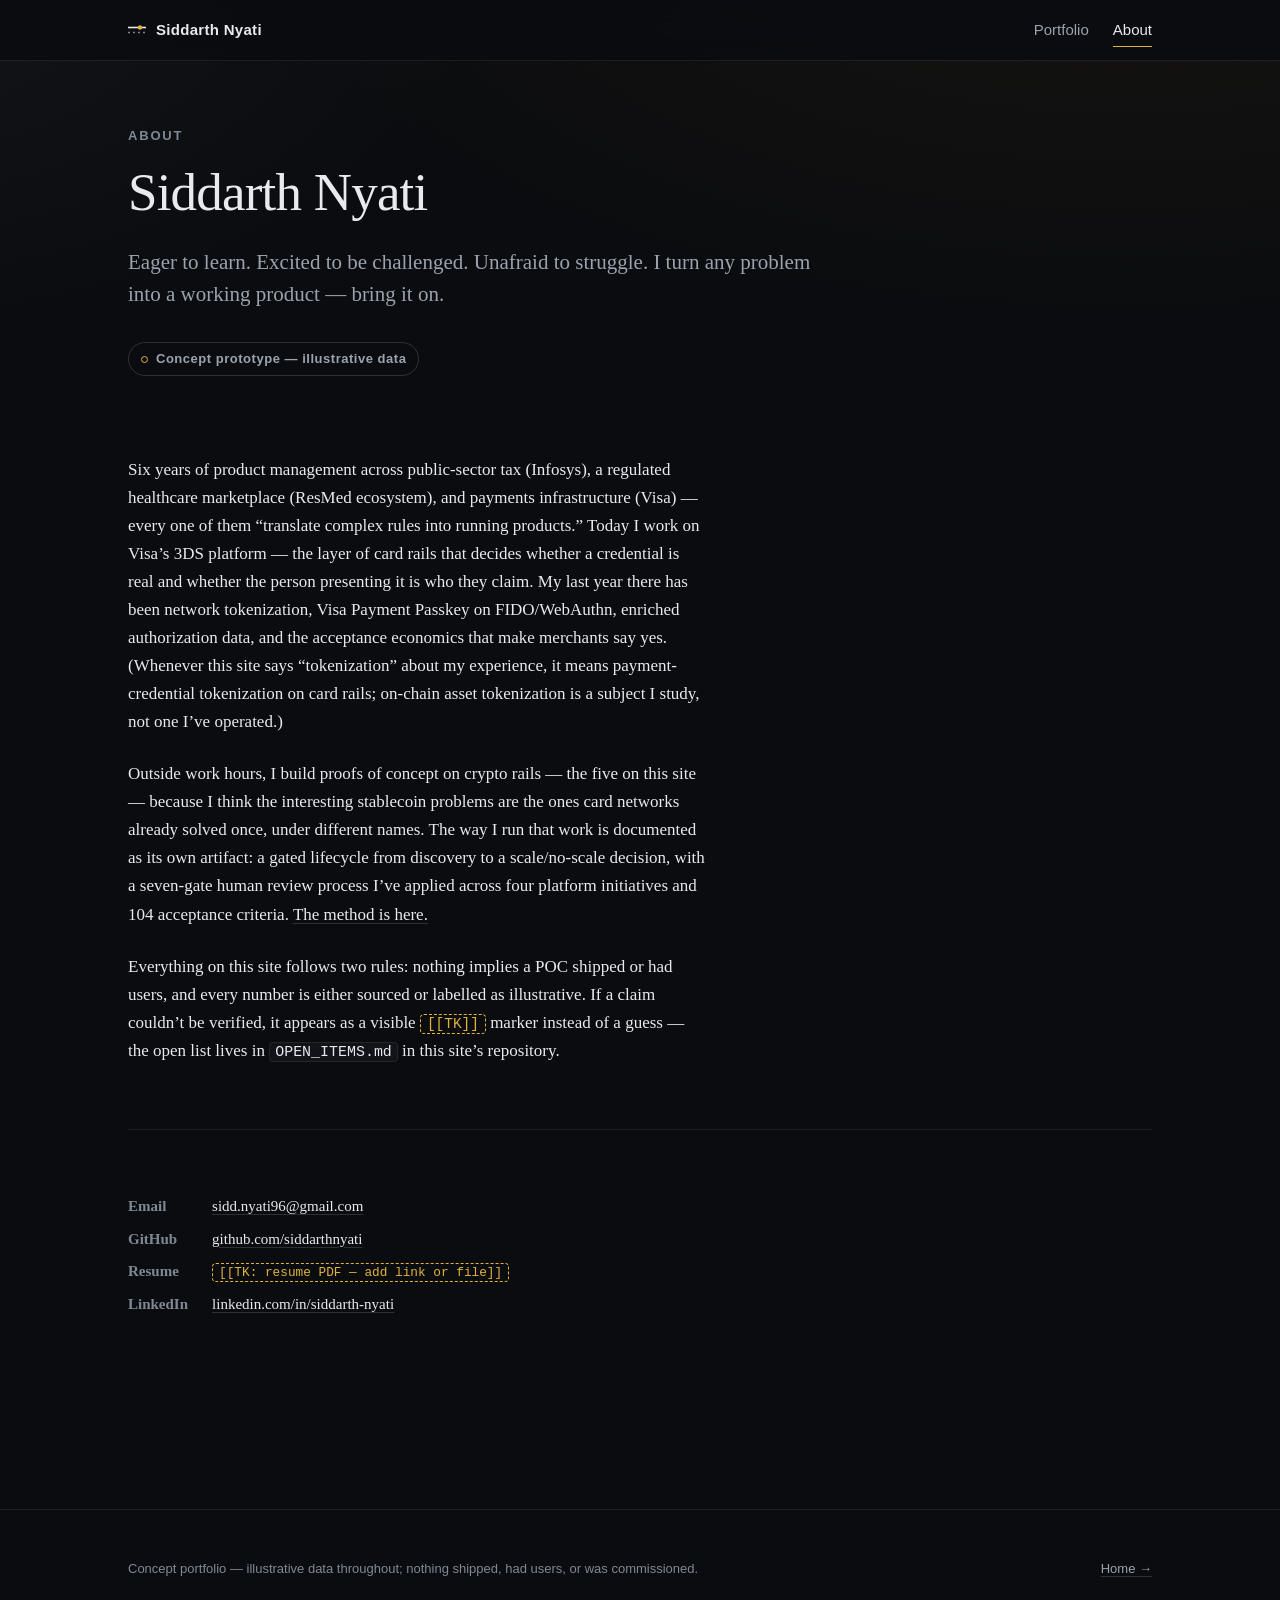
==== commit 7c01aa28: "v6: hover-driven curved timeline, personality intro, work heading in line of sight Intro: stablecoin" ====
--- a/about/index.html
+++ b/about/index.html
@@ -34,12 +34,12 @@
     <header class="case-header">
       <p class="eyebrow">About</p>
       <h1>Siddarth Nyati</h1>
-      <p class="lede">Product manager on payment rails; builder of things on the next one.</p>
+      <p class="lede">Eager to learn. Excited to be challenged. Unafraid to struggle. I turn any problem into a working product &mdash; bring it on.</p>
       <p class="page-badge"><span class="demo-badge">Concept prototype &mdash; illustrative data</span></p>
     </header>
 
     <section class="section" style="padding-top: var(--s4);">
-      <p>I work on Visa&rsquo;s 3DS platform &mdash; the layer of card rails that decides whether a credential is real and whether the person presenting it is who they claim. My last year there has been network tokenization, Visa Payment Passkey on FIDO/WebAuthn, enriched authorization data, and the acceptance economics that make merchants say yes. (Whenever this site says &ldquo;tokenization&rdquo; about my experience, it means payment-credential tokenization on card rails; on-chain asset tokenization is a subject I study, not one I&rsquo;ve operated.)</p>
+      <p>Six years of product management across public-sector tax (Infosys), a regulated healthcare marketplace (ResMed ecosystem), and payments infrastructure (Visa) &mdash; every one of them &ldquo;translate complex rules into running products.&rdquo; Today I work on Visa&rsquo;s 3DS platform &mdash; the layer of card rails that decides whether a credential is real and whether the person presenting it is who they claim. My last year there has been network tokenization, Visa Payment Passkey on FIDO/WebAuthn, enriched authorization data, and the acceptance economics that make merchants say yes. (Whenever this site says &ldquo;tokenization&rdquo; about my experience, it means payment-credential tokenization on card rails; on-chain asset tokenization is a subject I study, not one I&rsquo;ve operated.)</p>
       <p>Outside work hours, I build proofs of concept on crypto rails &mdash; the five on this site &mdash; because I think the interesting stablecoin problems are the ones card networks already solved once, under different names. The way I run that work is documented as its own artifact: a gated lifecycle from discovery to a scale/no-scale decision, with a seven-gate human review process I&rsquo;ve applied across four platform initiatives and 104 acceptance criteria. <a href="../how-i-run-programs/">The method is here.</a></p>
       <p>Everything on this site follows two rules: nothing implies a POC shipped or had users, and every number is either sourced or labelled as illustrative. If a claim couldn&rsquo;t be verified, it appears as a visible <span class="tk">[[TK]]</span> marker instead of a guess &mdash; the open list lives in <code>OPEN_ITEMS.md</code> in this site&rsquo;s repository.</p>
 
--- a/assets/site.css
+++ b/assets/site.css
@@ -329,6 +329,40 @@
 .subcard h2 { font-size: var(--fs-2); font-family: var(--sans); font-weight: 600; margin: 0; }
 .subcard .k { font-family: var(--sans); font-size: 11px; font-weight: 600; letter-spacing: 0.1em; text-transform: uppercase; color: var(--text-faint); margin: 0; }
 .subcard img { border-radius: 3px; border: 1px solid var(--border); }
+
+/* ---- v6: curved journey timeline ---------------------------------------- */
+
+.tl-curve { position: relative; height: 210px; margin-top: var(--s3); }
+.tl-curve .track { position: absolute; inset: 0; width: 100%; height: 100%; }
+.tl-curve button {
+  position: absolute; transform: translate(-50%, -50%);
+  background: none; border: 0; cursor: pointer;
+  font-family: var(--sans); color: var(--text-dim); text-align: center;
+  display: flex; flex-direction: column; align-items: center; gap: 3px;
+  padding: 6px;
+}
+.tl-curve button .nd {
+  width: 13px; height: 13px; border-radius: 50%;
+  border: 2px solid var(--text-faint); background: var(--bg);
+  transition: border-color 140ms ease, background 140ms ease, transform 140ms ease;
+}
+.tl-curve button .yr { font-family: var(--mono); font-size: var(--fs-0); color: var(--text-faint); }
+.tl-curve button .lb { font-size: var(--fs-1); font-weight: 600; white-space: nowrap; }
+.tl-curve button:hover { color: var(--text); }
+.tl-curve button:hover .nd { transform: scale(1.25); border-color: var(--accent); }
+.tl-curve button[aria-selected="true"] { color: var(--text); }
+.tl-curve button[aria-selected="true"] .nd { border-color: var(--accent); background: var(--accent); }
+.tl-curve button[aria-selected="true"] .yr { color: var(--accent); }
+@media (max-width: 780px) {
+  .tl-curve { height: auto; }
+  .tl-curve .track { display: none; }
+  .tl-curve { display: flex; flex-wrap: wrap; gap: var(--s1) var(--s3); }
+  .tl-curve button { position: static; transform: none; flex-direction: row; }
+}
+
+/* big section heading for the work */
+.work-head { font-size: clamp(var(--fs-5), 4.5vw, var(--fs-6)); max-width: 26ch; margin-bottom: var(--s1); }
+.work-sub { font-family: var(--serif); font-size: var(--fs-2); color: var(--text-dim); margin: 0 0 var(--s4); }
 
 /* ---- v5: journey timeline ---------------------------------------------- */
 
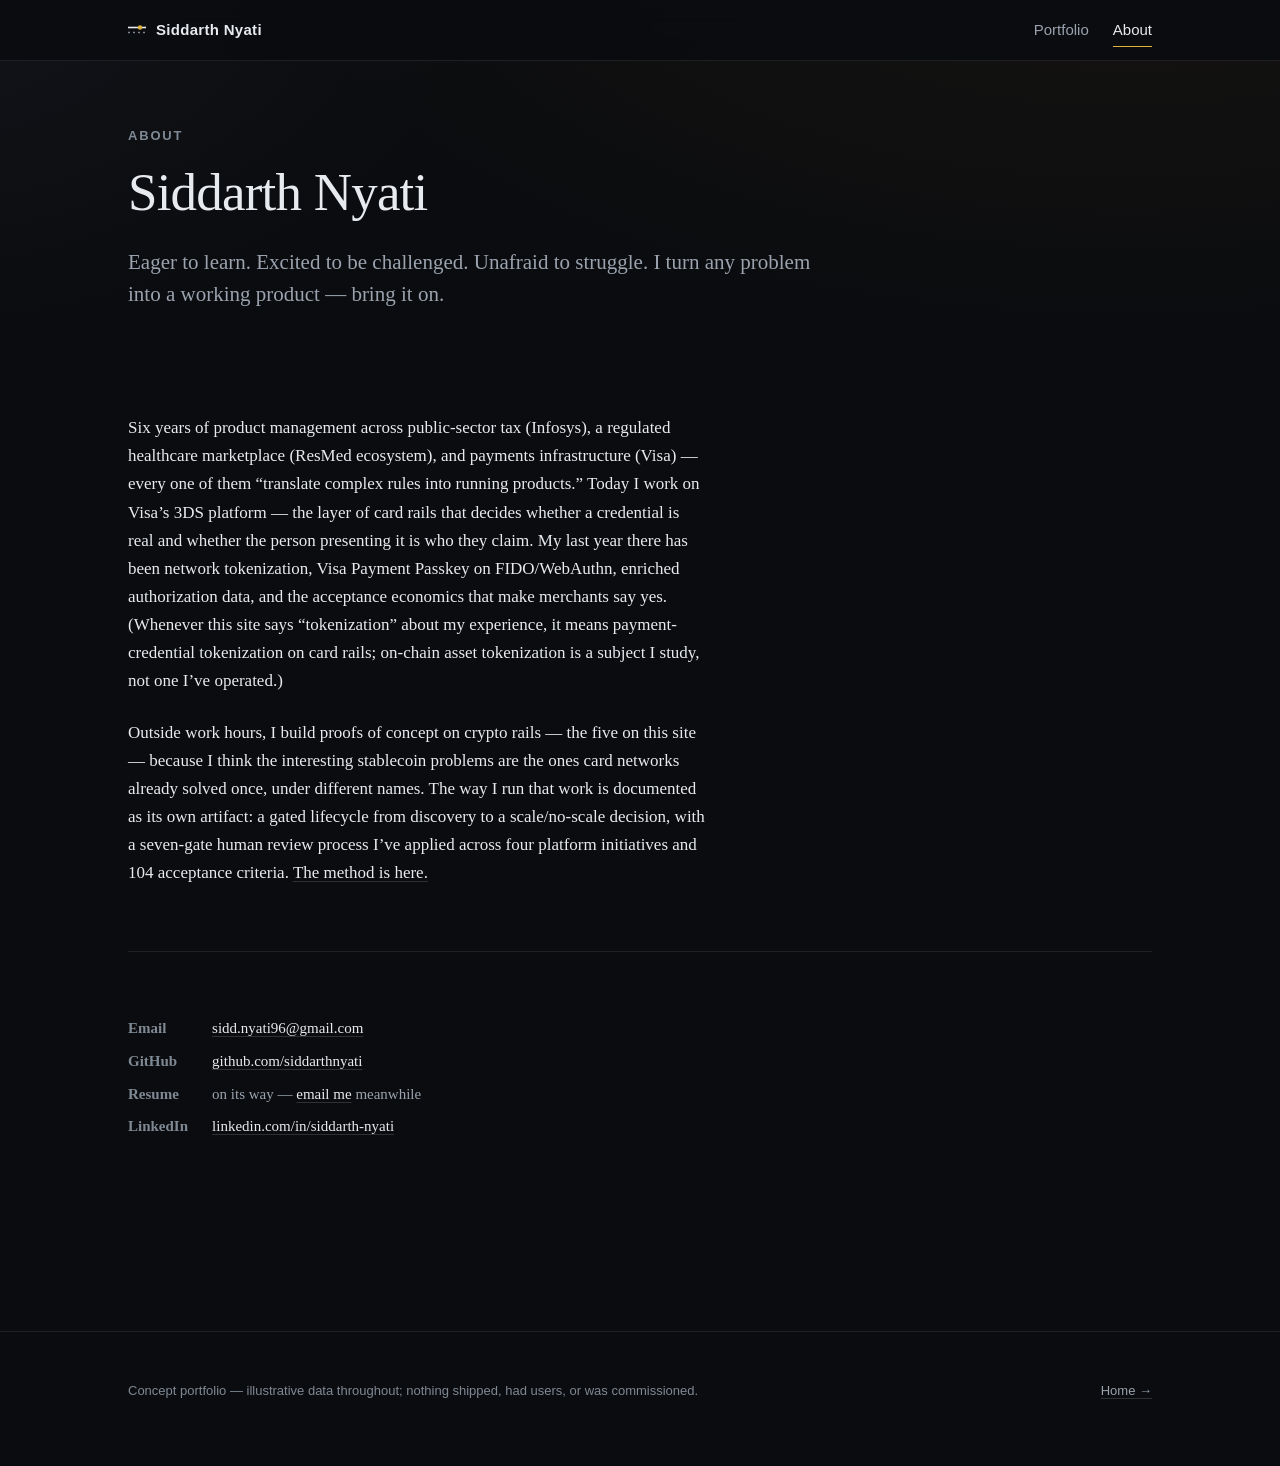
==== commit dbe9c379: "v8: no-scroll intro, default live embeds (chrome cropped), dated timeline with Cardinal/DCAP detail," ====
--- a/about/index.html
+++ b/about/index.html
@@ -8,7 +8,7 @@
 <meta property="og:title" content="About — Siddarth Nyati">
 <meta property="og:description" content="Card-rails product manager, stablecoin builder.">
 <meta property="og:type" content="profile">
-<meta property="og:image" content="../assets/og.png">
+<meta property="og:image" content="https://siddarthnyati.github.io/stablecoin-lab/assets/og.png">
 <link rel="icon" type="image/svg+xml" href="../assets/favicon.svg">
 <link rel="stylesheet" href="../assets/site.css">
 </head>
@@ -35,20 +35,18 @@
       <p class="eyebrow">About</p>
       <h1>Siddarth Nyati</h1>
       <p class="lede">Eager to learn. Excited to be challenged. Unafraid to struggle. I turn any problem into a working product &mdash; bring it on.</p>
-      <p class="page-badge"><span class="demo-badge">Concept prototype &mdash; illustrative data</span></p>
     </header>
 
     <section class="section" style="padding-top: var(--s4);">
       <p>Six years of product management across public-sector tax (Infosys), a regulated healthcare marketplace (ResMed ecosystem), and payments infrastructure (Visa) &mdash; every one of them &ldquo;translate complex rules into running products.&rdquo; Today I work on Visa&rsquo;s 3DS platform &mdash; the layer of card rails that decides whether a credential is real and whether the person presenting it is who they claim. My last year there has been network tokenization, Visa Payment Passkey on FIDO/WebAuthn, enriched authorization data, and the acceptance economics that make merchants say yes. (Whenever this site says &ldquo;tokenization&rdquo; about my experience, it means payment-credential tokenization on card rails; on-chain asset tokenization is a subject I study, not one I&rsquo;ve operated.)</p>
       <p>Outside work hours, I build proofs of concept on crypto rails &mdash; the five on this site &mdash; because I think the interesting stablecoin problems are the ones card networks already solved once, under different names. The way I run that work is documented as its own artifact: a gated lifecycle from discovery to a scale/no-scale decision, with a seven-gate human review process I&rsquo;ve applied across four platform initiatives and 104 acceptance criteria. <a href="../how-i-run-programs/">The method is here.</a></p>
-      <p>Everything on this site follows two rules: nothing implies a POC shipped or had users, and every number is either sourced or labelled as illustrative. If a claim couldn&rsquo;t be verified, it appears as a visible <span class="tk">[[TK]]</span> marker instead of a guess &mdash; the open list lives in <code>OPEN_ITEMS.md</code> in this site&rsquo;s repository.</p>
 
       <hr>
 
       <dl class="kv" style="font-size: var(--fs-1);">
         <dt>Email</dt><dd><a href="mailto:sidd.nyati96@gmail.com">sidd.nyati96@gmail.com</a></dd>
         <dt>GitHub</dt><dd><a href="https://github.com/siddarthnyati" target="_blank" rel="noopener">github.com/siddarthnyati</a></dd>
-        <dt>Resume</dt><dd><span class="tk">[[TK: resume PDF &mdash; add link or file]]</span></dd>
+        <dt>Resume</dt><dd>on its way &mdash; <a href="mailto:sidd.nyati96@gmail.com">email me</a> meanwhile</dd>
         <dt>LinkedIn</dt><dd><a href="https://www.linkedin.com/in/siddarth-nyati/" target="_blank" rel="noopener">linkedin.com/in/siddarth-nyati</a></dd>
       </dl>
     </section>
--- a/assets/site.css
+++ b/assets/site.css
@@ -428,6 +428,24 @@
 .deck-panel { padding: var(--s4); }
 .deck-panel[hidden] { display: none; }
 .deck-nav { display: flex; justify-content: space-between; align-items: center; border-top: 1px solid var(--border); padding: var(--s2) var(--s3); font-family: var(--sans); font-size: var(--fs-0); color: var(--text-faint); }
+
+/* default live-prototype embed, cropped to hide the share-page chrome */
+.proto-crop {
+  position: relative; overflow: hidden;
+  height: min(78vh, 720px);
+  border-radius: 8px;
+}
+.proto-crop iframe {
+  position: absolute; top: -57px; left: 0; border: 0;
+  width: calc(100% + 350px);
+  height: calc(100% + 57px);
+  background: #0e1013;
+}
+@media (max-width: 760px) {
+  .proto-crop { height: 70vh; }
+  .proto-crop iframe { width: 100%; }
+}
+.proto-open { font-family: var(--sans); font-size: var(--fs-1); margin: var(--s2) 0 0; }
 
 /* breadcrumb */
 .crumb { font-family: var(--sans); font-size: var(--fs-1); margin: var(--s4) 0 0; }
